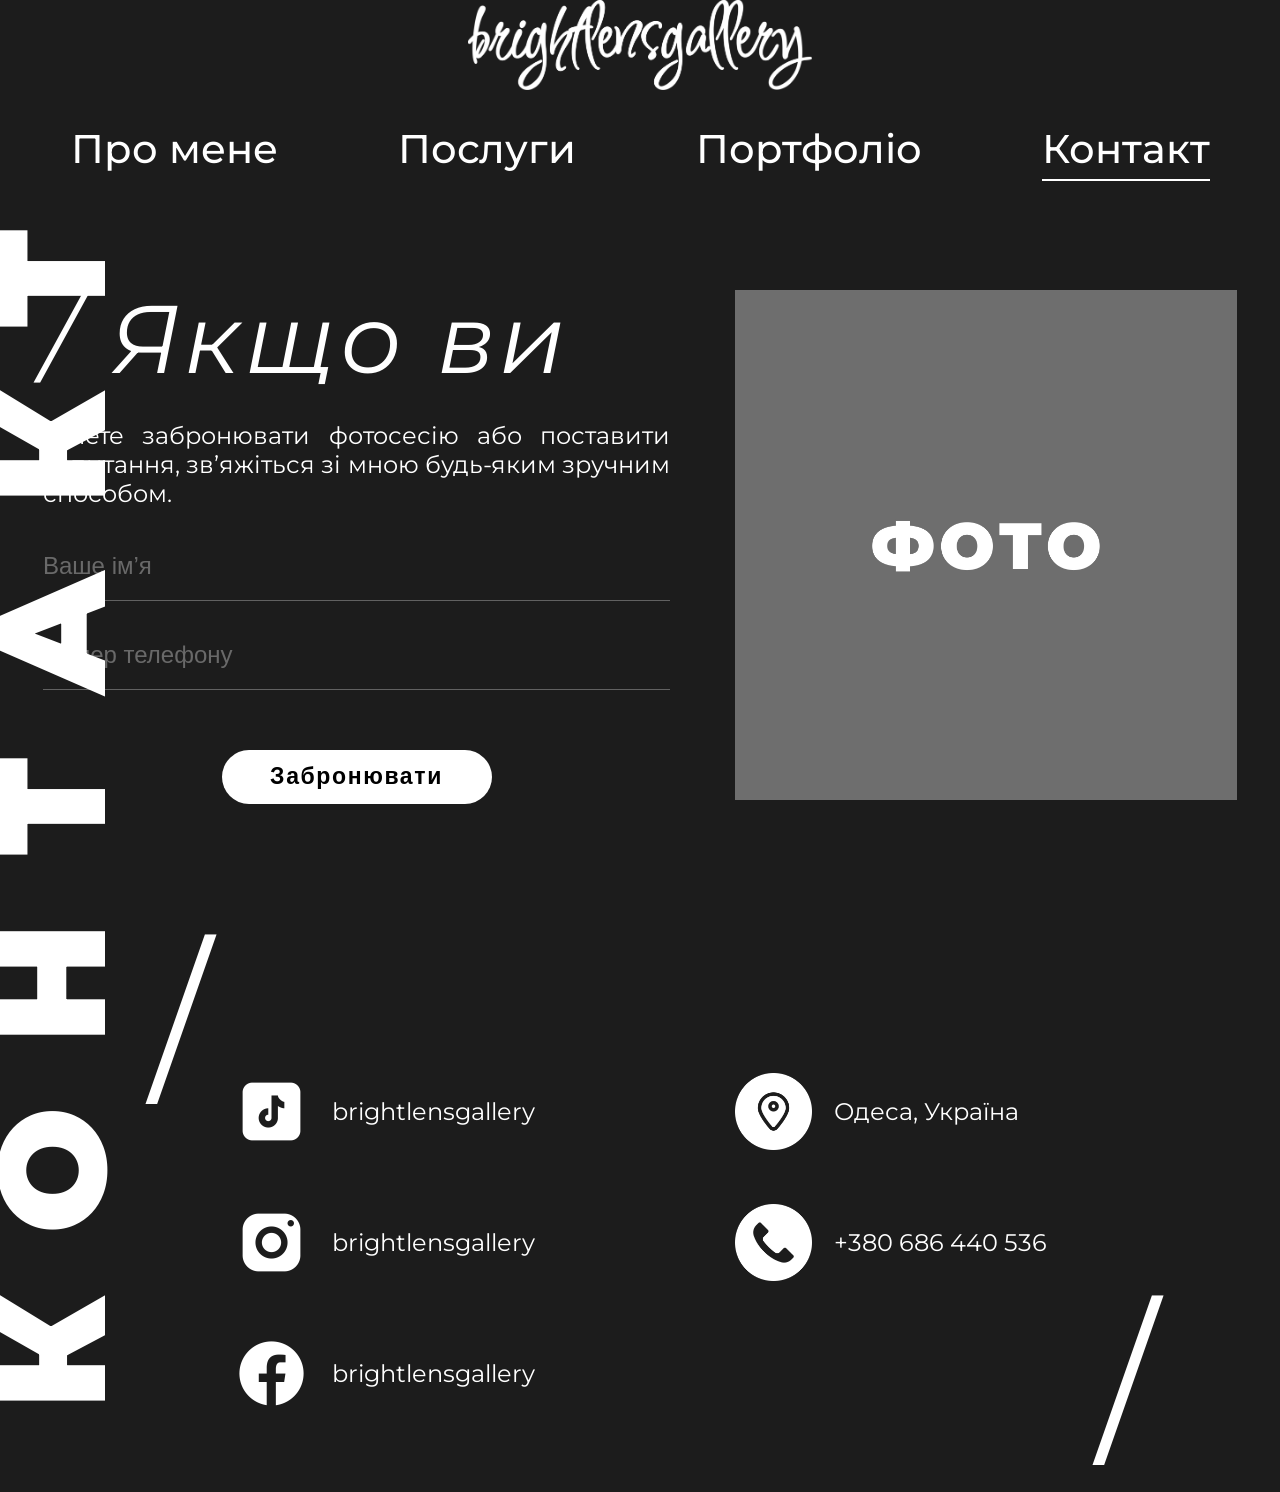
==== contact.html @ d6e6580d "Initial website upload" ====
<!DOCTYPE html>
<html lang="uk">

<head>
    <meta charset="UTF-8">
    <meta name="viewport" content="width=device-width, initial-scale=1.0">

    <title>Контакт – Brightlensgallery</title>
    <meta name="description" content="Контакти фотографа в Одесі. Зв’яжіться для бронювання фотосесії.">
    <link rel="stylesheet" href="style.css">
    <link href="https://fonts.googleapis.com/css2?family=Montserrat:ital,wght@0,400;0,900;1,400;1,900&display=swap"
        rel="stylesheet">
</head>

<body class="services-page contact-page">

    <h1 style="position:absolute; left:-9999px;">Контакти фотографа</h1>

    <div class="side-text services-side">КОНТАКТ</div>

    <header class="header">
        <div class="container header-inner">

            <div class="logo">
                <img src="image/favicon.png" alt="logo">
            </div>

            <div class="menu-toggle">
                <img src="image/menu.png" alt="menu">
            </div>

            <nav class="nav">
                <a href="index.html">Про мене</a>
                <a href="services.html">Послуги</a>
                <a href="portfolio.html">Портфоліо</a>
                <a href="contact.html" class="active">Контакт</a>
            </nav>

        </div>
    </header>

    <main class="contact">

        <div class="container">

            <div class="contact-wrapper">

                <div class="contact-left">

                    <h2>/ Якщо ви</h2>

                    <p class="contact-desc">
                        хочете забронювати фотосесію або поставити запитання,
                        зв’яжіться зі мною будь-яким зручним способом.
                    </p>

                    <form class="contact-form" id="contactForm" action="https://formspree.io/f/твійID" method="POST">

                        <input type="text" name="name" placeholder="Ваше ім’я" required minlength="2">

                        <input type="tel" name="phone" placeholder="Номер телефону" required
                            pattern="^\+?[0-9\s]{10,15}$">

                        <button type="submit">Забронювати</button>

                    </form>
                    <div id="successMessage" class="success-message">
                        Дякую! Заявка відправлена ✔
                    </div>

                </div>

                <div class="contact-right">
                    <img src="image/photo.jpg" alt="photo">
                </div>

            </div>

            <div class="contact-extra">

                <div class="slash-top">/</div>

                <div class="contact-info">

                    <div class="contact-col">

                        <div class="contact-item">
                            <a href="https://tiktok.com" target="_blank">
                                <img src="image/tiktok.png" alt="tiktok">
                                <span>brightlensgallery</span>
                            </a>
                        </div>

                        <div class="contact-item">
                            <a href="https://instagram.com" target="_blank">
                                <img src="image/instagram.png" alt="instagram">
                                <span>brightlensgallery</span>
                            </a>
                        </div>

                        <div class="contact-item">
                            <a href="https://facebook.com" target="_blank">
                                <img src="image/facebook.png" alt="facebook">
                                <span>brightlensgallery</span>
                            </a>
                        </div>

                    </div>
                    <div class="contact-col">

                        <div class="contact-item">
                            <a href="https://www.google.com/maps?q=Одеса,+Україна" target="_blank">
                                <img src="image/location.png" alt="location">
                            </a>
                            <a href="https://www.google.com/maps?q=Одеса,+Україна" target="_blank">
                                <span>Одеса, Україна</span>
                            </a>
                        </div>

                        <div class="contact-item">
                            <a href="tel:+380686440536">
                                <img src="image/phone.png" alt="phone">
                            </a>
                            <a href="tel:+380686440536">
                                <span>+380 686 440 536</span>
                            </a>
                        </div>

                    </div>

                </div>

                <div class="slash-bottom">/</div>

            </div>

        </div>

    </main>

    <script src="script.js"></script>

</body>

</html>
---- style.css ----
body {
    margin: 0;
    background: #ffffff; 
    color: #000000;   
    font-family: 'Montserrat', sans-serif;
}

.header {
    position: absolute;
    top: 0;
    width: 100%;
    z-index: 10;
}

.header-inner {
    padding-top: 40px;
    text-align: center;
}

.container {
    max-width: 1194px; /* 1440 - 123*2 */
}

.logo img {
    height: 90px;
    margin-bottom: 30px;
}

.nav {
    display: flex;
    justify-content: center;
    gap: 120px; /* трохи менше щоб не ламалось */
}

.nav a {
    font-size: 40px;
    font-weight: 500;
    color: white;          
    text-decoration: none; 
    position: relative;
}

.nav a.active::after {
    content: "";
    position: absolute;
    left: 0;
    bottom: -8px;
    width: 100%;
    height: 2px;
    background: white;
}

.hero {
    position: relative;
}

.hero-img {
    width: 100%;
    height: 1024px;
    object-fit: cover;
}

.social {
    position: absolute;
    right: 123px;
    top: 50%;
    transform: translateY(-50%);
    display: flex;
    flex-direction: column;
    gap: 54px;
}

.social img {
    width: 77px;
    height: 77px;
}

.about {
    position: relative;
    padding: 50px 0;
    overflow: visible;
}

.about-side {
    position: absolute;
    left: -120px;
    top: 0;
    height: calc(100% + 600px);
    font-size: 150px;
    font-weight: 900;
    letter-spacing: 0.22em;
}

.about-wrapper {
    display: flex;
}

.about-content {
    display: flex;
    gap: 40px;
}

.img-top {
    width: 581px;
    height: 221px;
    object-fit: cover;
    margin-bottom: 20px;
}

.img-big {
    width: 705px;
    height: 486px;
    object-fit: cover;
}

.why {
    position: relative;
    padding: 0px 0 80px; 
}

.why-title {
    font-size: 96px;
    font-style: italic;
    letter-spacing: 0.05em;
    text-align: center;
    margin-bottom: 80px;
}

.why-content {
    display: flex;
    justify-content: center;
    gap: 193px; /* як у тебе */
}

.why-col {
    display: flex;
    flex-direction: column;
    gap: 60px;
}

.why-item {
    display: flex;
    align-items: center;
    gap: 70px; /* від 01 до тексту */
}

.why-item span {
    font-size: 96px;
    font-style: italic;
    letter-spacing: 0.05em;
}

.why-item p {
    font-size: 20px;
    font-weight: 400; /* Montserrat regular */
    max-width: 250px;
}

.item span {
    font-size: 96px;
    font-style: italic;
    letter-spacing: 0.05em;
    font-weight: 400;
}

.portfolio-btn {
    display: block;
    margin: 80px auto 0;
    width: 554px;
    height: 110px;
    background: #1E1E1E;
    color: white;
    font-size: 48px;
    font-weight: 900;
    letter-spacing: 0.07em;
    text-align: center;
    line-height: 110px;
    border-radius: 60px;
    text-decoration: none;
}

.side-text {
    position: absolute;
    top: 1024px; 
    left: -70px;
    writing-mode: vertical-rl;
    transform: rotate(180deg);
    font-size: 150px;
    font-weight: 900;
    letter-spacing: 0.40em;
    white-space: nowrap;
}

.menu-toggle {
    display: none;
    position: absolute;
    right: 20px;
    top: 30px;
    z-index: 9999;
    padding: 8px;
    border-radius: 10px;
}

.menu-toggle img {
    width: 28px;
    height: auto;
}

@media (max-width: 992px) {
    .nav {
        gap: 40px;
    }

    .nav a {
        font-size: 24px;
    }

    .hero-img {
        height: 700px;
        object-position: 50% center;
    }

    .social {
        right: 40px;
        gap: 30px;
    }

    .social img {
        width: 50px;
        height: 50px;
    }

    .about-content {
        flex-direction: column;
        align-items: center;
    }

    .img-top,
    .img-big {
        width: 100%;
        height: auto;
    }

    .why-content {
        flex-direction: column;
        gap: 60px;
        align-items: center;
    }

    .why-title {
        font-size: 60px;
    }

    .portfolio-btn {
        width: 300px;
        height: 80px;
        font-size: 28px;
        line-height: 80px;
    }

    .side-text {
        display: none;
    }
}

@media (max-width: 768px) {

    .header-inner {
        padding-top: 20px;
    }

    .logo img {
        height: 60px;
    }

    .nav {
        flex-wrap: wrap;
        gap: 20px;
    }

    .nav a {
        font-size: 18px;
    }

    .hero-img {
        height: 500px;
        object-position: 40% center;
    }

    .social {
    right: 5vw;}

    .why-item span {
        font-size: 50px;
    }

    .why-item p {
        font-size: 16px;
    }

    .why-title {
        font-size: 40px;
    }
    .menu-toggle {
        display: block;
    }

    .nav {
        position: absolute;
        top: 100px;
        left: 0;
        width: 100%;
        background: rgba(0,0,0,0.9);
        flex-direction: column;
        align-items: center;
        gap: 30px;
        padding: 40px 0;
        display: none;
    }

    .nav.active {
        display: flex;
    }
}

@media (max-width: 576px) {
    .nav {
        flex-direction: column;
    }

    .hero-img {
        height: 400px;
        object-position: 30% center;
    }

    .social {
        right: 20px;
    }

    .why-item {
        flex-direction: column;
        gap: 10px;
        text-align: center;
    }

    .portfolio-btn {
        width: 220px;
        height: 60px;
        font-size: 20px;
        line-height: 60px;
    }
}

.header {
    z-index: 1000;
}

.header-inner {
    position: relative;
}

/* services page */

.services-page {
    background: #1C1C1C;
    color: white;
}

.contact-page .services-side {
    writing-mode: vertical-rl;
    transform: rotate(180deg);
    font-size: 150px;
    font-weight: 900;
    letter-spacing: 0.43em;
    position: absolute;
    left: -40px;
    top: calc(50% + 80px); 
    transform: translateY(-50%) rotate(180deg);
}

.services-page {
    background: #1C1C1C;
    color: white;
    position: relative;
}

.services {
    padding-top: 300px;
}

.service-item {
    display: flex;
    align-items: center;
    gap: 80px;
    margin-bottom: 80px;
}

.service-img {
    width: 427px;
    height: 486px;
    object-fit: cover;
}

.service-text h2 {
    font-size: 64px;
    font-style: italic;
    letter-spacing: 0.05em;

    max-width: 600px;     
    text-align: center;   
    margin: 0 auto;      
}

.service-text p {
    margin-top: 45px;
    font-size: 24px;
    max-width: 600px;
    text-align: justify;
    position: relative; 
}

.service-text p::after {
    content: "";
    position: absolute;
    right: -20px;
    top: 0;
    width: 2px;
    height: 100%; 
    background: white;
}

.details-btn {
    margin: 30px auto 0;
    display: flex;
    align-items: center;
    justify-content: center;
    gap: 10px;
    width: 270px;
    height: 54px;
    background: white;
    color: black;
    font-size: 23px;
    font-weight: 900;
    letter-spacing: 0.07em;
    text-decoration: none;
    border-radius: 40px;
}

.details-btn span {
    display: inline-block;
    width: 0;
    height: 0;
    border-left: 18px solid black;
    border-top: 10px solid transparent;
    border-bottom: 10px solid transparent;
}

/* contact */

.contact {
    padding-top: 200px;
}

.contact-left {
    max-width: 630px; 
}

.contact-left h2 {
    font-size: 96px;
    font-style: italic;
    font-weight: 400; 
    letter-spacing: 0.05em;
    margin-bottom: 5px;
}

.contact-desc {
    font-size: 24px;
    text-align: justify;
}

.contact-form {
    display: flex;
    flex-direction: column;
    gap: 20px; 
}

.contact-form input {
    background: transparent;
    border: none;
    border-bottom: 1px solid rgba(255,255,255,0.3);
    font-size: 24px;
    color: white;
    padding: 20px 0;
    width: 100%; 
}

.contact-form input::placeholder {
    color: rgba(255,255,255,0.34);
}

.contact-form button {
    display: block;
    margin: 40px auto 0; 
    width: 270px;
    height: 54px;
    background: white;
    color: black;
    font-size: 23px;
    font-weight: 900;
    letter-spacing: 0.07em;
    border-radius: 40px;
    border: none;
}

.contact-right {
    margin-left: auto;
    margin-top: 90px;   
}

.contact-right img {
    width: 502px;
    height: 510px;
    object-fit: cover;
}

.container {
    max-width: 1194px;
    margin: 0 auto;
    padding: 0 15px;
}

.contact {
    position: relative;
}

.contact-wrapper {
    display: flex;
    align-items: flex-start;
    gap: 65px; 
}

.contact-col {
    display: flex;
    flex-direction: column;
    gap: 54px; 
}

.contact-item {
    display: flex;
    align-items: center;
    gap: 22px;
}

.contact-item img {
    width: 77px;
    height: 77px;
}

.contact-item span {
    font-size: 24px;
    white-space: nowrap; 
}

.contact-extra {
    width: 100%;
    margin-top: 200px;
}

.contact-info {
    display: flex;
    justify-content: center;
    gap: 200px;              
}

.contact-item a {
    display: flex;
    align-items: center;
    gap: 22px;

    color: white;          
    text-decoration: none;  
}

.contact-item a:hover {
    opacity: 0.7;
    transform: translateX(5px);
    transition: 0.3s;
}

.slash-top {
    position: absolute;
    left: 150px;
    top: calc(100% - 500px);
    font-size: 180px;
}

.slash-bottom {
    position: absolute;
    right: 123px;
    bottom: -80px;
    font-size: 180px;
}

@media (max-width: 1200px) {

    .contact-wrapper {
        gap: 40px;
    }

    .contact-left h2 {
        font-size: 70px;
    }

    .contact-desc {
        font-size: 20px;
    }

    .contact-right img {
        width: 420px;
        height: auto;
    }

    .contact-info {
        gap: 120px;
    }
}

@media (max-width: 992px) {

    .contact-wrapper {
        flex-direction: column;
        align-items: center;
        text-align: center;
    }

    .contact-left {
        max-width: 100%;
    }

    .contact-right {
        margin: 40px 0 0;
    }

    .contact-right img {
        width: 100%;
        max-width: 400px;
    }

    .contact-form {
        align-items: center;
    }

    .contact-form input {
        width: 80%;
    }

    .contact-info {
        flex-direction: column;
        gap: 60px;
        align-items: center;
    }

    .contact-item span {
        font-size: 20px;
    }

    .slash-top,
    .slash-bottom {
        display: none;
    }
}

@media (max-width: 768px) {

    .contact-left h2 {
        font-size: 48px;
    }

    .contact-desc {
        font-size: 16px;
    }

    .contact-form input {
        font-size: 18px;
    }

    .contact-form button {
        width: 220px;
        height: 50px;
        font-size: 18px;
    }

    .contact-item img {
        width: 50px;
        height: 50px;
    }

    .contact-item span {
        font-size: 16px;
    }
}

@media (max-width: 576px) {

    .contact-left h2 {
        font-size: 36px;
    }

    .contact-form input {
        width: 100%;
    }

    .contact-info {
        gap: 40px;
    }
}

@media (max-width: 1200px) {

    .service-item {
        gap: 40px;
    }

    .service-text h2 {
        font-size: 48px;
    }

    .service-text p {
        font-size: 20px;
    }

    .service-img {
        width: 350px;
        height: auto;
    }
}

@media (max-width: 992px) {

    .service-item {
        flex-direction: column;
        text-align: center;
    }

    .service-img {
        width: 100%;
        max-width: 400px;
    }

    .service-text p::after {
        display: none;
    }
}

@media (max-width: 768px) {

    .service-text h2 {
        font-size: 36px;
    }

    .service-text p {
        font-size: 16px;
    }

    .details-btn {
        width: 200px;
        height: 45px;
        font-size: 16px;
    }
}
.success-message {
    margin-top: 20px;
    padding: 15px 20px;
    background: #fff;
    color: #000;
    border-radius: 20px;
    text-align: center;
    font-weight: 500;
    opacity: 0;
    transform: translateY(20px);
    transition: 0.3s;
    pointer-events: none;
}

.success-message.show {
    opacity: 1;
    transform: translateY(0);
}
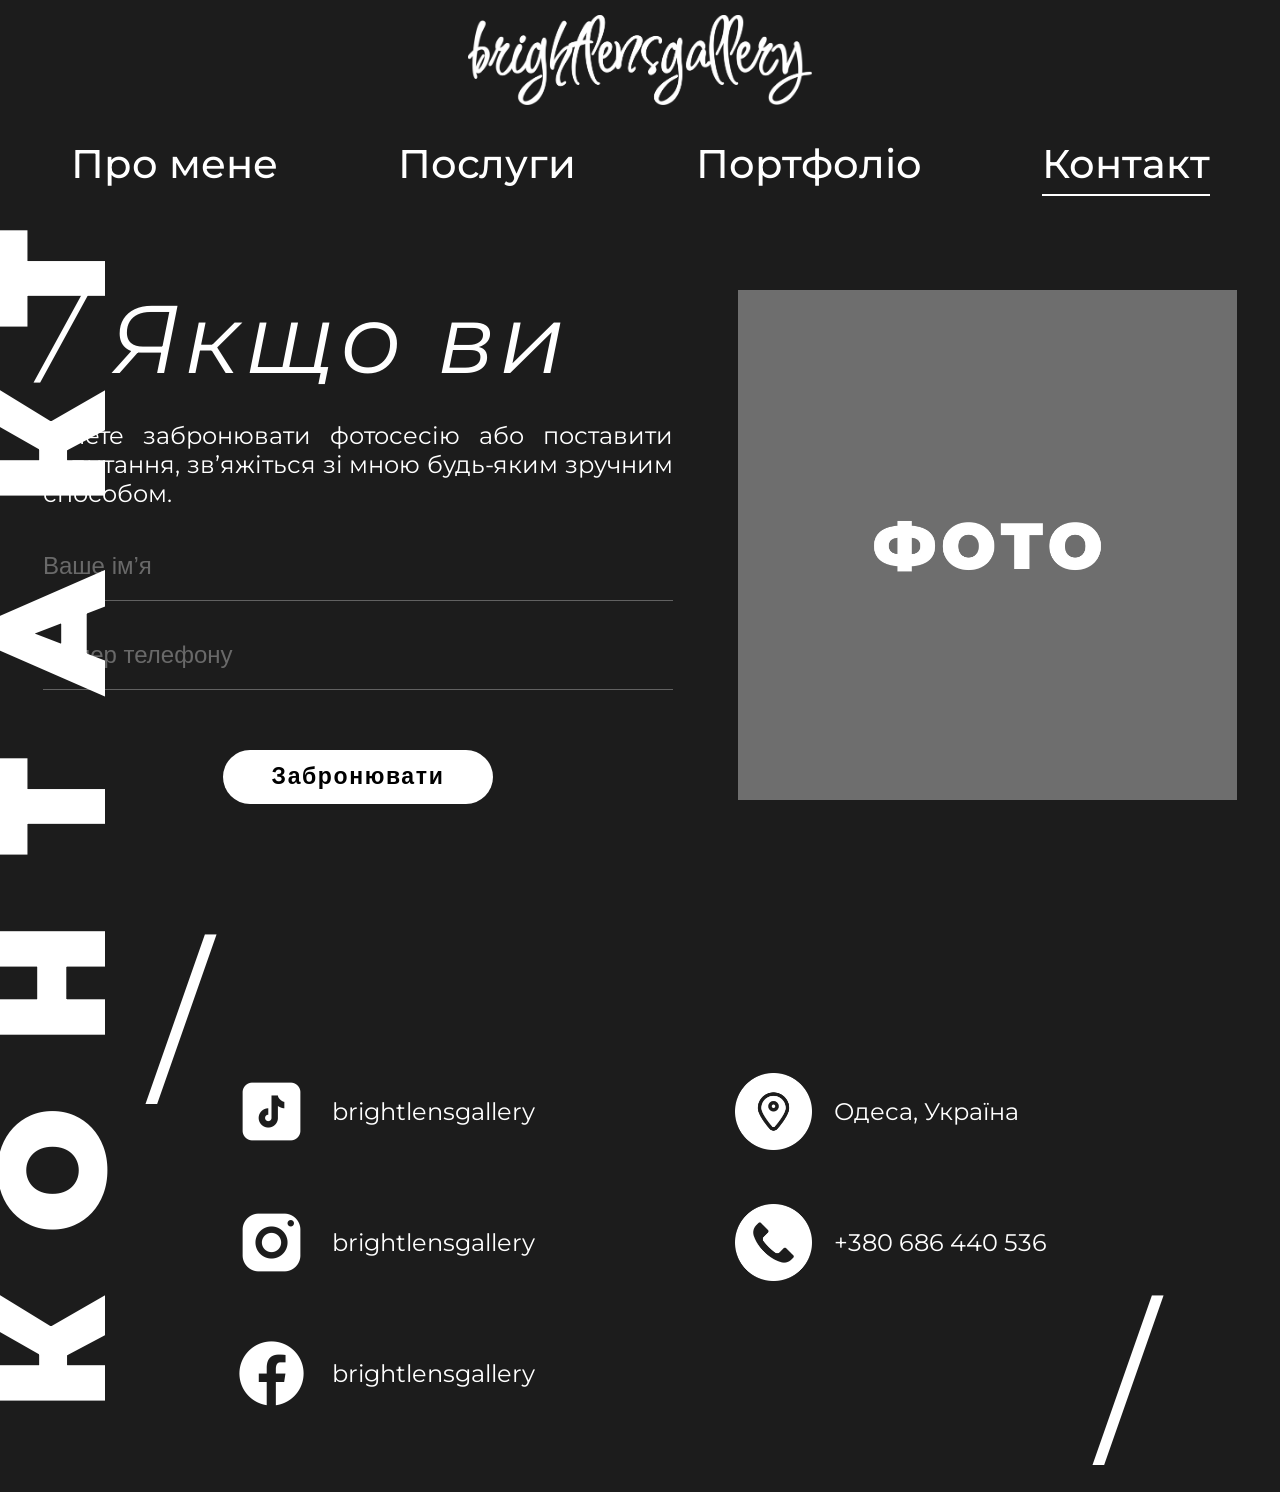
==== commit 3faee06d: "Update contact.html" ====
--- a/contact.html
+++ b/contact.html
@@ -40,6 +40,7 @@
     </header>
 
     <main class="contact">
+        <h2 class="mobile-title">Контакти</h2>
 
         <div class="container">
 
@@ -54,16 +55,19 @@
                         зв’яжіться зі мною будь-яким зручним способом.
                     </p>
 
-                    <form class="contact-form" id="contactForm" action="https://formspree.io/f/твійID" method="POST">
+                    <form class="contact-form" id="contactForm" action="https://formspree.io/f/ID" method="POST"
+                        target="_blank">
 
-                        <input type="text" name="name" placeholder="Ваше ім’я" required minlength="2">
+                        <input type="text" name="name" placeholder="Ваше ім’я" required minlength="2"
+                            autocomplete="name">
 
                         <input type="tel" name="phone" placeholder="Номер телефону" required
-                            pattern="^\+?[0-9\s]{10,15}$">
+                            pattern="^\+?[0-9\s]{10,15}$" autocomplete="tel">
 
                         <button type="submit">Забронювати</button>
 
                     </form>
+
                     <div id="successMessage" class="success-message">
                         Дякую! Заявка відправлена ✔
                     </div>
@@ -142,4 +146,4 @@
 
 </body>
 
-</html>+</html>
--- a/style.css
+++ b/style.css
@@ -3,6 +3,7 @@
     background: #ffffff; 
     color: #000000;   
     font-family: 'Montserrat', sans-serif;
+    overflow-x: hidden;
 }
 
 .header {
@@ -18,18 +19,19 @@
 }
 
 .container {
-    max-width: 1194px; /* 1440 - 123*2 */
+    max-width: 1194px; 
 }
 
 .logo img {
     height: 90px;
     margin-bottom: 30px;
+    margin-top: 15px;
 }
 
 .nav {
     display: flex;
     justify-content: center;
-    gap: 120px; /* трохи менше щоб не ламалось */
+    gap: 120px; 
 }
 
 .nav a {
@@ -129,7 +131,7 @@
 .why-content {
     display: flex;
     justify-content: center;
-    gap: 193px; /* як у тебе */
+    gap: 193px; 
 }
 
 .why-col {
@@ -141,7 +143,7 @@
 .why-item {
     display: flex;
     align-items: center;
-    gap: 70px; /* від 01 до тексту */
+    gap: 70px; 
 }
 
 .why-item span {
@@ -152,7 +154,7 @@
 
 .why-item p {
     font-size: 20px;
-    font-weight: 400; /* Montserrat regular */
+    font-weight: 400; 
     max-width: 250px;
 }
 
@@ -217,7 +219,7 @@
 
     .hero-img {
         height: 700px;
-        object-position: 50% center;
+        object-position: 40% center;
     }
 
     .social {
@@ -265,12 +267,41 @@
 
 @media (max-width: 768px) {
 
+     .header {
+        position: fixed;
+        top: 0;
+        left: 0;
+        width: 100%;
+        height: 70px;
+        z-index: 1000;
+    }
+
     .header-inner {
-        padding-top: 20px;
+        height: 100%;
+        display: flex;
+        align-items: center;
+        justify-content: center;
+        position: relative;
+        padding: 0 15px;
+        padding-top: 0;
+    }
+
+    .logo {
+        position: absolute;
+        left: 50%;
+        transform: translateX(-50%);
     }
 
     .logo img {
-        height: 60px;
+        height: 40px;
+        margin: 0;
+    }
+
+    .menu-toggle {
+        position: absolute;
+        right: 15px;
+        top: 50%;
+        transform: translateY(-50%);
     }
 
     .nav {
@@ -279,16 +310,20 @@
     }
 
     .nav a {
-        font-size: 18px;
+        font-size: 20px;
+        padding: 15px 0;
+        width: 100%;
+        text-align: center;
+        border-bottom: 1px solid rgba(255,255,255,0.2);
     }
 
     .hero-img {
-        height: 500px;
+        height: 50vh;
         object-position: 40% center;
     }
-
     .social {
-    right: 5vw;}
+        right: 5vw;
+    }
 
     .why-item span {
         font-size: 50px;
@@ -330,7 +365,7 @@
 
     .hero-img {
         height: 400px;
-        object-position: 30% center;
+        object-position: 10% center;
     }
 
     .social {
@@ -384,8 +419,13 @@
     position: relative;
 }
 
-.services {
-    padding-top: 300px;
+@media (min-width: 769px) {
+    .services {
+        padding-top: 300px;
+    }
+    .contact {
+        padding-top: 200px;
+    }
 }
 
 .service-item {
@@ -396,8 +436,9 @@
 }
 
 .service-img {
-    width: 427px;
-    height: 486px;
+    width: 100%;
+    max-width: 427px;
+    height: auto;
     object-fit: cover;
 }
 
@@ -457,9 +498,6 @@
 
 /* contact */
 
-.contact {
-    padding-top: 200px;
-}
 
 .contact-left {
     max-width: 630px; 
@@ -674,6 +712,7 @@
 
     .contact-left h2 {
         font-size: 48px;
+        margin-top: 0;
     }
 
     .contact-desc {
@@ -786,3 +825,69 @@
     opacity: 1;
     transform: translateY(0);
 }
+.mobile-title {
+    font-weight: 900;
+    letter-spacing: 0.05em;
+    display: none;
+    color: white; 
+}
+
+
+@media (max-width: 768px) {
+
+    .services,
+    .contact {
+        padding-top: 40px; 
+    }
+
+    .mobile-title {
+        display: block;
+        text-align: center;
+        font-size: clamp(50px, 8vw, 80px);
+        margin-top: 30px;
+        margin-bottom: 30px;
+        color: white;
+        opacity: 0.12;
+    }
+
+    .contact-wrapper {
+        gap: 10px; 
+    }
+
+    .contact-right {
+        margin-top: 10px; 
+    }
+
+    .contact-extra {
+        margin-top: 70px; 
+        padding-bottom: 40px;
+    }
+}
+
+button,
+.details-btn,
+.portfolio-btn {
+    min-height: 44px;
+}
+
+img {
+    max-width: 100%;
+    height: auto;
+}
+
+@media (max-width: 576px) {
+    .social {
+        display: none;
+    }
+}
+
+@media (min-width: 500px) and (max-width: 1000px) {
+    .contact-left {
+        max-width: 630px;
+        margin: 0 auto;
+    }
+
+    .contact-desc {
+        width: 100%;
+    }
+}
